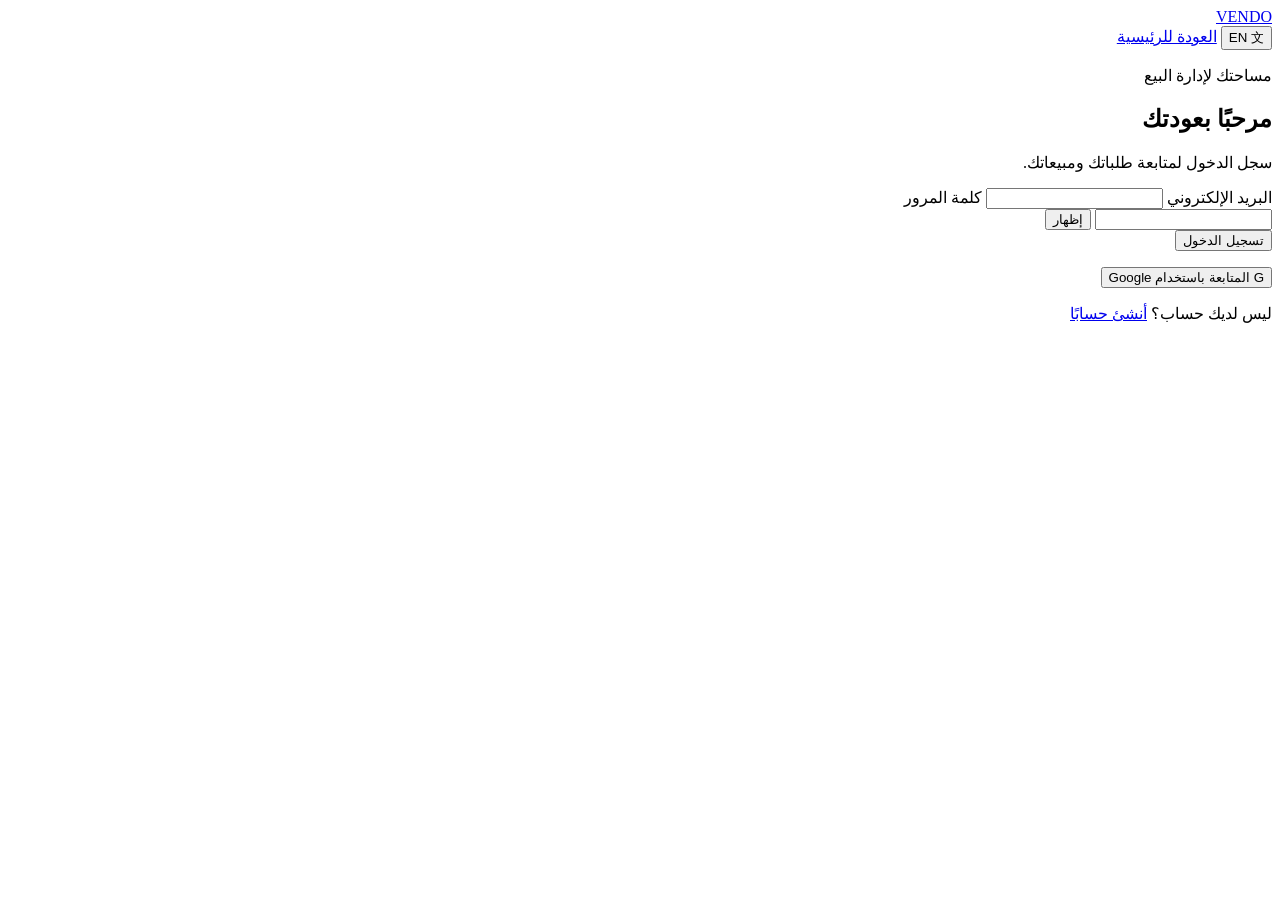
==== login.html @ ba3e0510 "Add files via upload" ====
<!doctype html>
<html lang="ar" dir="rtl">
  <head>
    <meta charset="UTF-8" />
    <meta name="viewport" content="width=device-width, initial-scale=1.0" />
    <meta name="theme-color" content="#071a31" />
    <meta name="description" content="سجّل الدخول إلى حساب Vendo الخاص بك." />
    <title>Vendo — البيع بذكاء</title>
    <link rel="stylesheet" href="css/styles.css" />
    <script src="js/app.js" defer></script>
  </head>
  <body class="vendo-page login-page">
    <header class="topbar">
      <a class="brand" href="index.html" aria-label="Vendo home"><span>VENDO</span><img class="brand-mark" src="assets/vendo-logo.svg" alt="" /></a>
      <div class="topbar-actions">
        <button class="language-toggle" type="button" data-language-toggle aria-label="Switch language">EN <span>文</span></button>
        <a class="top-login" href="index.html" data-i18n="back">العودة للرئيسية</a>
      </div>
    </header>
    <main class="login-main">
      <section class="login-card">
        <p class="intro-kicker" data-i18n="login-kicker">مساحتك لإدارة البيع</p>
        <h1 data-i18n="login-title">مرحبًا بعودتك</h1>
        <p class="login-description" data-i18n="login-description">سجل الدخول لمتابعة طلباتك ومبيعاتك.</p>

        <form class="login-form" data-login-form novalidate>
          <label for="login-email" data-i18n="email-label">البريد الإلكتروني</label>
          <input id="login-email" name="email" type="email" autocomplete="email" required />

          <label for="login-password" data-i18n="password-label">كلمة المرور</label>
          <div class="password-field">
            <input id="login-password" name="password" type="password" autocomplete="current-password" required />
            <button class="show-password" type="button" data-password-toggle data-password-target="login-password" aria-label="Show password">إظهار</button>
          </div>

          <button class="primary-button login-submit" type="submit" data-i18n="login">تسجيل الدخول</button>
          <p class="form-message" data-auth-message aria-live="polite"></p>
        </form>

        <button class="google-auth-button" type="button" data-google-auth>
          <span class="google-auth-mark" aria-hidden="true">G</span>
          <span data-i18n="google-continue">المتابعة باستخدام Google</span>
        </button>

        <p class="signup-prompt">
          <span data-i18n="no-account">ليس لديك حساب؟</span>
          <a href="signup.html" data-i18n="create-account">أنشئ حسابًا</a>
        </p>
      </section>
    </main>
  </body>
</html>
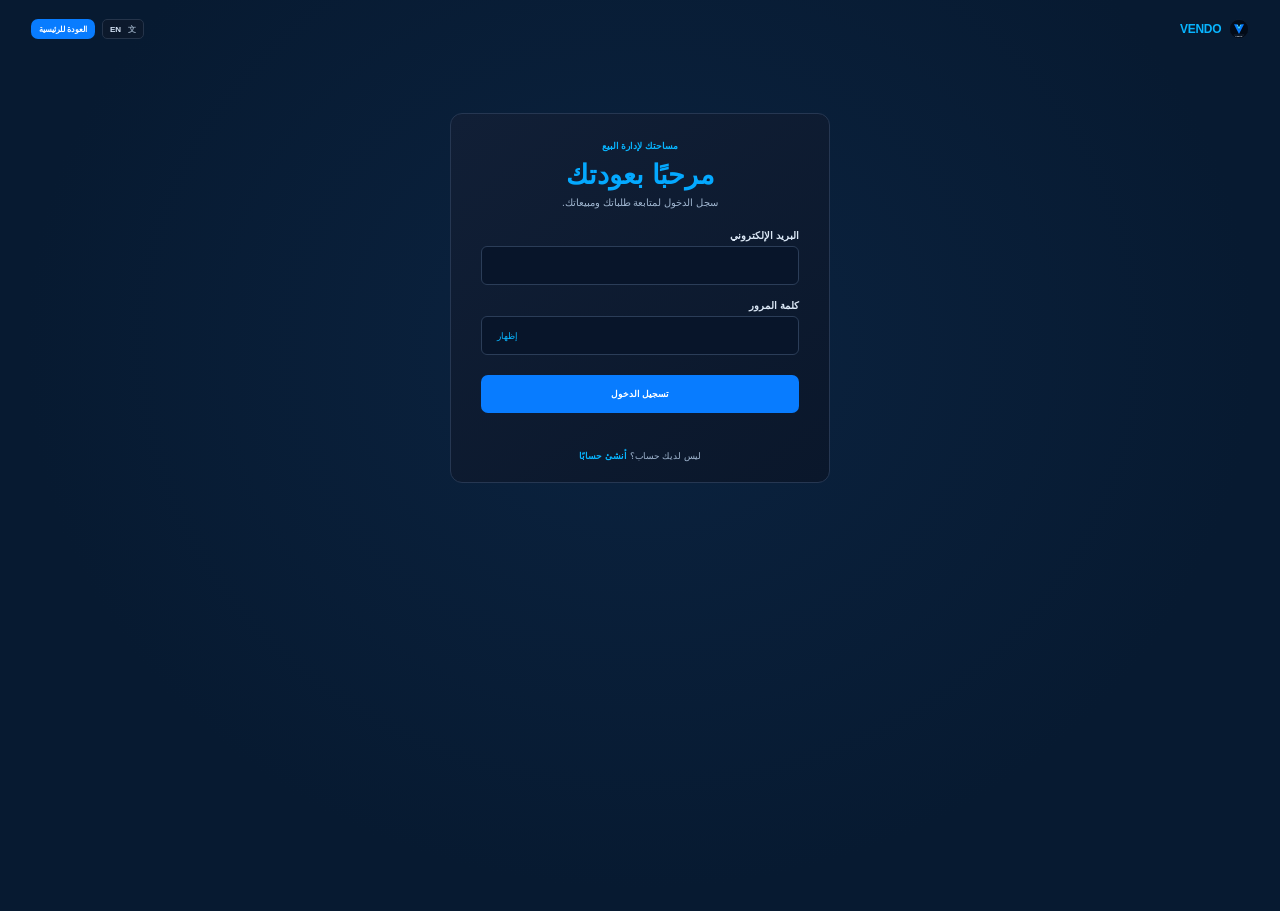
==== commit c6de475c: "Remove Google sign-in from login page" ====
--- a/login.html
+++ b/login.html
@@ -37,11 +37,6 @@
           <p class="form-message" data-auth-message aria-live="polite"></p>
         </form>
 
-        <button class="google-auth-button" type="button" data-google-auth>
-          <span class="google-auth-mark" aria-hidden="true">G</span>
-          <span data-i18n="google-continue">المتابعة باستخدام Google</span>
-        </button>
-
         <p class="signup-prompt">
           <span data-i18n="no-account">ليس لديك حساب؟</span>
           <a href="signup.html" data-i18n="create-account">أنشئ حسابًا</a>
--- a/css/styles.css
+++ b/css/styles.css
@@ -0,0 +1,336 @@
+:root {
+  color-scheme: dark;
+  --background: #071a31;
+  --surface: #0d1b32;
+  --surface-hover: #11243e;
+  --cyan: #04a9ff;
+  --cyan-bright: #08b5ff;
+  --text: #f5f8ff;
+  --muted: #a0b6d0;
+  --border: #263752;
+  --arabic: "Cairo", "Tahoma", "Arial", sans-serif;
+  --latin: "Inter", "Arial", sans-serif;
+}
+
+* { box-sizing: border-box; }
+html { min-height: 100%; scroll-behavior: smooth; }
+body { margin: 0; background: radial-gradient(ellipse at 50% 38%, #0b2340 0%, var(--background) 68%); color: var(--text); font-family: var(--arabic); -webkit-font-smoothing: antialiased; }
+a { color: inherit; text-decoration: none; }
+button, input { font: inherit; }
+html { scrollbar-width: thin; scrollbar-color: #1679c9 #0a1527; }
+*::-webkit-scrollbar { width: 10px; height: 10px; }
+*::-webkit-scrollbar-track { background: #0a1527; }
+*::-webkit-scrollbar-thumb { min-height: 36px; border: 2px solid #0a1527; border-radius: 10px; background: #1679c9; }
+*::-webkit-scrollbar-thumb:hover { background: #20a4f2; }
+*::-webkit-scrollbar-corner { background: #0a1527; }
+.vendo-page { min-height: 0; }
+.topbar { height: 47px; display: flex; align-items: center; justify-content: space-between; padding: 0 2.4%; }
+.brand { display: inline-flex; align-items: center; gap: 8px; direction: ltr; color: var(--cyan-bright); font: 800 12px var(--latin); letter-spacing: -.3px; }
+.brand-mark { width: 20px; height: 20px; display: block; flex: 0 0 auto; border: 0; border-radius: 50%; object-fit: cover; }
+.topbar-actions { display: flex; align-items: center; gap: 7px; }
+.language-toggle { height: 20px; padding: 0 7px; border: 1px solid #25344a; border-radius: 5px; background: #0c192c; color: #d5e4f6; font: 600 8px var(--latin); cursor: pointer; }
+.language-toggle span { margin-left: 5px; color: #92a5ba; }
+.top-login, .primary-button { display: inline-flex; align-items: center; justify-content: center; border: 0; border-radius: 7px; color: white; background: #087cff; font-weight: 700; }
+.top-login { min-height: 20px; padding: 0 8px; font-size: 8px; }
+.top-login:hover, .primary-button:hover { background: #1688ff; }
+.landing-main { max-width: 1100px; margin: 0 auto; padding: 13px 2px 0; }
+.intro { text-align: center; max-width: 690px; margin: 0 auto; }
+.intro-kicker { margin: 0 0 6px; color: var(--cyan-bright); font-size: 9px; font-weight: 600; }
+.intro h1 { margin: 0 auto 9px; color: var(--cyan); font-size: clamp(26px, 5vw, 39px); line-height: 1.34; font-weight: 800; letter-spacing: -.5px; }
+.intro-description { max-width: 460px; margin: 0 auto; color: var(--muted); font-size: 9px; line-height: 1.95; font-weight: 400; }
+.primary-button { min-width: 54px; min-height: 21px; padding: 0 18px; margin-top: 15px; font-size: 9px; cursor: pointer; transition: background .18s, transform .18s; }
+.primary-button:hover { transform: translateY(-1px); }
+.social-links { display: flex; direction: ltr; justify-content: center; flex-wrap: wrap; gap: 7px; margin: 22px auto 0; }
+.social-links a, .social-links .social-link-chip { min-width: 49px; min-height: 20px; display: inline-flex; align-items: center; justify-content: center; gap: 5px; padding: 0 9px; border: 1px solid #263852; border-radius: 15px; color: #a9bbd2; font: 500 7px var(--latin); transition: border-color .2s, color .2s, background .2s; }
+.social-links a:hover { border-color: var(--cyan); color: white; background: #0c2542; }
+.social-links .social-link-chip { cursor: default; }
+.social-icon { color: var(--cyan-bright); font: 700 10px var(--latin); }
+.instagram-icon { font-size: 13px; line-height: 1; }
+.whatsapp-icon { font-size: 9px; }
+.features { display: grid; grid-template-columns: repeat(4, minmax(0, 1fr)); gap: 8px; direction: rtl; margin: 32px auto 0; }
+.feature-card { min-height: 104px; position: relative; padding: 38px 11px 10px; border: 1px solid var(--border); border-radius: 10px; background: linear-gradient(145deg, #111e34, #0a172b); text-align: right; transition: transform .12s ease-out, border-color .12s ease-out; }
+.feature-card:hover { transform: translateY(-2px); border-color: #1674ae; }
+.feature-icon { position: absolute; top: 12px; right: 12px; width: 20px; height: 20px; display: grid; place-items: center; border-radius: 50%; background: var(--cyan); color: white; }
+.feature-icon svg { width: 12px; height: 12px; fill: none; stroke: currentColor; stroke-width: 1.7; stroke-linecap: round; stroke-linejoin: round; }
+.feature-card h2 { margin: 0 0 5px; color: #f2f6ff; font-size: 9px; line-height: 1.6; font-weight: 700; }
+.feature-card p { margin: 0; color: #9db2cc; font-size: 7px; line-height: 1.9; }
+.page-footer { max-width: 1100px; margin: 0 auto; padding: 0 2px 12px; display: flex; justify-content: space-between; color: #637a97; font: 8px var(--latin); }
+.page-footer [data-i18n] { font-family: var(--arabic); }
+
+/* Sign-in */
+.login-main { min-height: calc(100vh - 47px); display: grid; place-items: start center; padding: 55px 20px 70px; }
+.login-page { min-height: 100vh; }
+.login-card { width: min(100%, 380px); padding: 27px 30px 21px; border: 1px solid var(--border); border-radius: 12px; background: linear-gradient(145deg, #111f36, #0a172b); }
+.login-card > .intro-kicker { text-align: center; margin-bottom: 8px; }
+.login-card > h1 { margin: 0; color: var(--cyan); text-align: center; font-size: 27px; font-weight: 800; }
+.login-description { margin: 6px 0 22px; color: var(--muted); text-align: center; font-size: 10px; }
+.login-form { display: flex; flex-direction: column; }
+.login-form label { margin: 0 0 5px; color: #dbe7f5; font-size: 10px; font-weight: 600; }
+.login-form input { width: 100%; height: 39px; padding: 0 11px; outline: none; border: 1px solid #2b3d58; border-radius: 6px; background: #08152a; color: var(--text); font-family: var(--latin); font-size: 11px; text-align: left; }
+.login-form input:focus { border-color: var(--cyan); box-shadow: 0 0 0 2px #04a9ff20; }
+.login-form input::placeholder { color: #657993; }
+.login-form > label:not(:first-child) { margin-top: 15px; }
+.password-field { position: relative; }
+.password-field input { padding-left: 53px; }
+.show-password { position: absolute; top: 0; bottom: 0; left: 10px; border: 0; background: transparent; color: var(--cyan-bright); font-size: 9px; cursor: pointer; }
+.login-submit { width: 100%; min-height: 38px; margin-top: 20px; font-family: var(--arabic); }
+.form-message { min-height: 16px; margin: 9px 0 0; color: #ffc278; text-align: center; font-size: 9px; }
+.signup-prompt { margin: 13px 0 0; color: var(--muted); text-align: center; font-size: 9px; }
+.signup-prompt a { color: var(--cyan-bright); font-weight: 700; }
+.signup-prompt a:hover { text-decoration: underline; }
+.signup-main { padding-top: 28px; padding-bottom: 38px; }
+.signup-card { width: min(100%, 450px); }
+.signup-card > h1 { font-size: 25px; }
+.signup-description { margin-bottom: 17px; }
+.signup-name-row { display: grid; grid-template-columns: repeat(2, minmax(0, 1fr)); gap: 12px; }
+.signup-field { min-width: 0; display: flex; flex-direction: column; }
+.signup-form > label { margin-top: 11px !important; }
+.signup-form .signup-name-row + label { margin-top: 11px; }
+.signup-form input { height: 36px; }
+.signup-form .password-field input { padding-left: 54px; }
+.password-match { min-height: 15px; margin: 5px 0 -7px; color: #ff8b8b; font-size: 9px; }
+.password-match.is-match { color: #70d6a0; }
+.signup-form .login-submit { margin-top: 15px; }
+.google-auth-button { width: 100%; min-height: 38px; display: flex; align-items: center; justify-content: center; gap: 10px; margin-top: 9px; border: 1px solid #34435b; border-radius: 7px; background: #f7f8fa; color: #202124; font-size: 10px; font-weight: 700; cursor: pointer; }
+.google-auth-button:hover { background: #e9edf2; }
+.google-auth-button:disabled { opacity: .65; cursor: wait; }
+.google-auth-mark { color: #4285f4; font: 800 17px var(--latin); }
+
+/* Store dashboard */
+.dashboard-page { min-height: 100vh; background: #070f1e; }
+.dashboard-layout { min-height: 100vh; display: flex; direction: rtl; }
+.dashboard-sidebar { position: sticky; top: 0; width: 268px; height: 100vh; flex: 0 0 268px; min-height: 100vh; display: flex; flex-direction: column; padding: 22px 7px 9px; border-left: 1px solid #1d2a40; background: #0b1527; }
+.dashboard-brand { display: flex; align-items: center; gap: 12px; min-height: 52px; padding: 0 5px; direction: ltr; }
+.dashboard-brand .brand-mark { width: 48px; height: 48px; font-size: 21px; font-weight: 800; }
+.dashboard-brand > span:last-child { display: flex; flex-direction: column; gap: 3px; }
+.dashboard-brand strong { color: var(--cyan-bright); font: 800 19px var(--latin); }
+.dashboard-brand small { color: #879ab2; font: 9px var(--arabic); direction: rtl; text-align: right; }
+.dashboard-nav { min-height: 0; flex: 1; display: flex; flex-direction: column; gap: 2px; overflow-y: auto; margin-top: 30px; }
+.dashboard-nav { scrollbar-width: thin; scrollbar-color: #30425e transparent; }
+.dashboard-nav::-webkit-scrollbar { width: 5px; }
+.dashboard-nav::-webkit-scrollbar-track { background: transparent; }
+.dashboard-nav::-webkit-scrollbar-thumb { border: 0; background: #30425e; }
+.dashboard-nav::-webkit-scrollbar-thumb:hover { background: #466486; }
+.dashboard-nav-link, .dashboard-logout { min-height: 48px; flex: 0 0 48px; padding: 0 12px; display: flex; align-items: center; gap: 11px; border: 1px solid transparent; border-radius: 12px; color: #98abc3; font-size: 14px; font-weight: 500; transition: background .18s, color .18s, border-color .18s; }
+.dashboard-nav-link:hover, .dashboard-logout:hover { color: #f1f6ff; background: #142139; }
+.dashboard-nav-link.active { color: #eff6ff; background: #1a2941; border-color: #123e72; }
+.nav-icon { width: 20px; flex: 0 0 20px; color: #96a4b7; text-align: center; font: 700 19px/1 var(--latin); }
+.nav-icon svg { display: block; width: 19px; height: 19px; fill: none; stroke: currentColor; stroke-width: 1.8; stroke-linecap: round; stroke-linejoin: round; }
+.dashboard-nav-link.active .nav-icon { color: #d8e6f6; }
+.dashboard-logout { margin-top: 8px; color: #e2eaf5; }
+.dashboard-main { flex: 1; min-width: 0; }
+.dashboard-header { height: 73px; padding: 0 42px; display: flex; align-items: center; justify-content: space-between; border-bottom: 1px solid #1d2a40; }
+.dashboard-header h1 { margin: 0; color: #f3f6fc; font-size: 21px; font-weight: 700; }
+.dashboard-menu-toggle { width: 38px; height: 38px; flex: 0 0 38px; display: grid; place-items: center; padding: 8px; border: 1px solid #24344d; border-radius: 9px; background: #111d31; color: #e7f1fd; cursor: pointer; }
+.dashboard-menu-toggle svg { width: 20px; height: 20px; fill: none; stroke: currentColor; stroke-width: 1.8; stroke-linecap: round; }
+.dashboard-backdrop { display: none; }
+.dashboard-sidebar { overflow: hidden; transition: width .14s ease-out, flex-basis .14s ease-out, padding .14s ease-out; }
+.dashboard-sidebar.is-collapsed { width: 0; flex-basis: 0; padding-left: 0; padding-right: 0; border-left: 0; }
+.dashboard-language { height: 38px; padding: 0 15px; border-radius: 20px; font-size: 12px; }
+.dashboard-language span { font-size: 15px; }
+.dashboard-empty { min-height: 234px; margin: 35px 42px; padding: 34px; display: grid; place-items: center; border: 1px solid #202e44; border-radius: 20px; background: linear-gradient(145deg, #101c31, #0b1629); text-align: center; }
+.dashboard-empty h2 { margin: 0 0 14px; color: #f5f7fb; font-size: 21px; font-weight: 700; }
+.dashboard-empty p { max-width: 510px; margin: 0 auto; color: #91a6c0; font-size: 14px; line-height: 1.8; }
+.dashboard-empty-link { display: inline-flex; margin-top: 19px; padding: 9px 15px; border-radius: 8px; color: white; background: #087cff; font-size: 12px; font-weight: 700; }
+.dashboard-content { padding: 27px 42px 40px; }
+.overview-content { display: flex; flex-direction: column; gap: 20px; }
+.overview-stats { display: grid; grid-template-columns: repeat(3, minmax(0, 1fr)); gap: 15px; }
+.overview-stat { min-width: 0; min-height: 95px; padding: 17px 19px; display: flex; flex-direction: column; justify-content: space-between; gap: 12px; border: 1px solid #202e44; border-radius: 15px; background: linear-gradient(145deg, #111e33, #0b1629); color: #91a6c0; font-size: 12px; }
+.overview-stat strong { overflow-wrap: anywhere; color: #f5f7fb; font: 700 23px var(--latin); }
+.overview-charts { display: grid; grid-template-columns: repeat(2, minmax(0, 1fr)); gap: 16px; }
+.overview-chart-panel { min-width: 0; min-height: 275px; overflow: hidden; border: 1px solid #202e44; border-radius: 16px; background: #0b1629; }
+.overview-chart-heading { padding: 18px 20px 14px; border-bottom: 1px solid #202e44; }
+.overview-chart-heading h2 { margin: 0 0 5px; color: #f2f6ff; font-size: 15px; }
+.overview-chart-heading p { margin: 0; color: #8298b2; font-size: 11px; }
+.overview-chart { min-height: 225px; padding: 15px 19px; display: flex; align-items: stretch; justify-content: flex-start; gap: 12px; overflow-x: auto; }
+.overview-chart-row { width: 100%; height: 190px; min-width: 58px; flex: 1 0 58px; display: flex; flex-direction: column; align-items: center; gap: 8px; }
+.overview-chart-label { width: 100%; overflow: hidden; color: #c7d5e7; font-size: 10px; text-align: center; text-overflow: ellipsis; white-space: nowrap; }
+.overview-chart-track { width: 25px; min-height: 0; flex: 1; display: flex; align-items: flex-end; overflow: hidden; border-radius: 9px; background: #172740; }
+.overview-chart-bar { width: 100%; height: 0; display: block; min-height: 0; border-radius: inherit; background: linear-gradient(0deg, #087cff, #04b4ff); transition: height .2s ease-out; }
+.overview-chart-bar.is-negative { background: linear-gradient(0deg, #d94b65, #ff8294); }
+.overview-chart-metrics { width: 100%; min-height: 15px; display: flex; align-items: center; justify-content: center; gap: 5px; }
+.overview-chart-value { color: #edf5ff; font: 600 10px var(--latin); text-align: end; }
+.overview-chart-share { display: inline-flex; align-items: center; justify-content: flex-end; gap: 2px; color: #53d9a0; font: 700 9px var(--latin); white-space: nowrap; }
+.overview-chart-arrow { font: 800 12px/1 var(--latin); }
+.overview-chart-empty { margin: 0; color: #8298b2; font-size: 12px; text-align: center; }
+.connections-description { margin: 0 0 31px; color: #8ea6c2; font-size: 15px; line-height: 1.8; }
+.connection-grid { display: grid; grid-template-columns: repeat(4, minmax(0, 1fr)); gap: 18px; }
+.connection-card { min-height: 305px; padding: 21px 22px 19px; display: flex; flex-direction: column; align-items: flex-start; border: 1px solid #202e44; border-radius: 20px; background: linear-gradient(145deg, #111e33, #0b1629); }
+.connection-icon { height: 38px; margin-bottom: 17px; font: 700 34px/1 var(--latin); }
+.instagram-color { color: #0785ff; }
+.facebook-color { color: #0785ff; }
+.tiktok-color { color: #0785ff; }
+.website-color { color: #0785ff; }
+.connection-card h2 { margin: 0 0 4px; font-size: 18px; font-weight: 700; }
+.connection-type { margin: 0; color: #8ea6c2; font-size: 13px; }
+.connection-requirement { min-height: 48px; margin: 18px 0 17px; color: #839bb7; font-size: 12px; line-height: 1.8; }
+.connect-button { width: 100%; min-height: 43px; margin-top: auto; display: inline-flex; align-items: center; justify-content: center; gap: 8px; border: 0; border-radius: 14px; color: white; background: #087cff; font-size: 13px; font-weight: 700; white-space: nowrap; cursor: pointer; }
+.connect-button:hover { background: #1688ff; }
+.website-form { width: 100%; display: flex; align-items: center; gap: 9px; margin-top: auto; }
+.website-form input { width: 0; min-width: 0; flex: 1; height: 43px; padding: 0 13px; border: 1px solid #20314b; border-radius: 14px; outline: 0; background: #0a1527; color: #ecf4ff; font: 13px var(--latin); direction: ltr; }
+.website-form input:focus { border-color: #087cff; }
+.website-form input::placeholder { color: #8498b1; }
+.website-save { width: auto; min-width: 64px; margin: 0; padding: 0 15px; }
+.connection-message { min-height: 19px; margin: 11px 2px 0; color: #ffc278; font-size: 12px; }
+.manychat-note { min-height: 145px; margin-top: 9px; padding: 27px; border: 1px solid #202e44; border-radius: 20px; background: linear-gradient(145deg, #111e33, #0b1629); }
+.manychat-note h2 { margin: 0 0 12px; font-size: 17px; }
+.manychat-note p { margin: 0; color: #8ea6c2; font-size: 13px; line-height: 1.9; }
+.visually-hidden { position: absolute; width: 1px; height: 1px; overflow: hidden; clip: rect(0, 0, 0, 0); white-space: nowrap; clip-path: inset(50%); }
+.inventory-content { padding-top: 26px; }
+.inventory-stats { display: grid; grid-template-columns: repeat(3, minmax(0, 1fr)); gap: 15px; margin-bottom: 20px; }
+.inventory-stat { min-height: 91px; padding: 15px 18px; display: flex; flex-direction: column; justify-content: space-between; border: 1px solid #202e44; border-radius: 14px; background: linear-gradient(145deg, #111e33, #0b1629); color: #91a6c0; font-size: 12px; }
+.inventory-stat strong { color: #f5f7fb; font: 700 23px var(--latin); }
+.inventory-panel { overflow: hidden; border: 1px solid #202e44; border-radius: 16px; background: #0b1629; }
+.inventory-panel-heading { padding: 20px 22px 17px; display: flex; align-items: center; justify-content: space-between; gap: 15px; border-bottom: 1px solid #202e44; }
+.inventory-panel-heading h2 { margin: 0 0 4px; font-size: 17px; }
+.inventory-panel-heading p { margin: 0; color: #8298b2; font-size: 11px; }
+.inventory-add-button, .inventory-empty-button { min-height: 38px; padding: 0 14px; display: inline-flex; align-items: center; justify-content: center; gap: 7px; border: 0; border-radius: 9px; color: white; background: #087cff; font-size: 11px; font-weight: 700; white-space: nowrap; cursor: pointer; }
+.inventory-add-button:hover, .inventory-empty-button:hover { background: #1688ff; }
+.inventory-add-button > span:first-child { font: 20px/1 Arial, sans-serif; }
+.inventory-toolbar { padding: 15px 22px; display: flex; gap: 10px; }
+.inventory-search { flex: 1; }
+.inventory-search input, .inventory-filter select { width: 100%; height: 38px; padding: 0 12px; border: 1px solid #253650; border-radius: 8px; outline: 0; background: #081425; color: #e8f0fc; font: 11px var(--arabic); }
+.inventory-form input, .inventory-form select, .account-status-select { width: 100%; height: 38px; padding: 0 10px; border: 1px solid #253650; border-radius: 8px; outline: 0; background: #081425; color: #e8f0fc; font: 11px var(--arabic); }
+.inventory-form input:focus, .inventory-form select:focus, .account-status-select:focus { border-color: #087cff; }
+.account-status-select { min-width: 130px; }
+.inventory-search input { direction: rtl; }
+.inventory-search input:focus, .inventory-filter select:focus { border-color: #087cff; }
+.inventory-search input::placeholder { color: #7086a1; }
+.inventory-filter { width: 160px; }
+.inventory-filter select { cursor: pointer; }
+.inventory-message { min-height: 0; margin: 0; padding: 0 22px; color: #ffbe74; font-size: 11px; }
+.inventory-message:not(:empty) { padding-bottom: 12px; }
+.inventory-table-wrap { overflow-x: auto; }
+.inventory-table { width: 100%; border-collapse: collapse; text-align: right; }
+.inventory-table th { padding: 12px 15px; border-top: 1px solid #202e44; border-bottom: 1px solid #202e44; background: #0e1a2e; color: #8298b2; font-size: 10px; font-weight: 600; white-space: nowrap; }
+.inventory-table td { padding: 12px 15px; border-bottom: 1px solid #1a283d; color: #dce6f3; font-size: 11px; white-space: nowrap; }
+.inventory-table tbody tr:last-child td { border-bottom: 0; }
+.inventory-product-name { color: #f5f7fb; font-weight: 700; }
+.inventory-product-sku { color: #8298b2 !important; direction: ltr; text-align: right; font-family: var(--latin); }
+.inventory-status { display: inline-flex; padding: 4px 8px; border-radius: 20px; color: #72d7a2; background: #123326; font-size: 9px; }
+.inventory-status.is-low { color: #ffcf72; background: #392d13; }
+.inventory-status.is-out { color: #ff9292; background: #3a1c25; }
+.inventory-actions { display: flex; gap: 6px; }
+.inventory-action { padding: 5px 8px; border: 1px solid #2a3b56; border-radius: 6px; background: transparent; color: #9fb4ce; font-size: 9px; cursor: pointer; }
+.inventory-action:hover { border-color: #087cff; color: white; }
+.inventory-action.delete:hover { border-color: #a94155; color: #ff9292; }
+.inventory-empty { padding: 35px 15px; text-align: center; }
+.inventory-empty[hidden], .inventory-modal[hidden] { display: none; }
+.inventory-empty h3 { margin: 0 0 6px; font-size: 14px; }
+.inventory-empty p { margin: 0; color: #8298b2; font-size: 11px; }
+.inventory-empty-button { margin-top: 14px; }
+.inventory-modal { position: fixed; z-index: 60; inset: 0; padding: 18px; display: grid; place-items: center; background: #020917c9; }
+.inventory-dialog { width: min(100%, 440px); max-height: min(90vh, 650px); overflow-y: auto; padding: 22px; border: 1px solid #263752; border-radius: 15px; background: #0d192c; box-shadow: 0 18px 55px #0008; }
+.inventory-dialog-heading { display: flex; align-items: center; justify-content: space-between; margin-bottom: 18px; }
+.inventory-dialog-heading h2 { margin: 0; color: #f5f7fb; font-size: 17px; }
+.inventory-close { width: 30px; height: 30px; border: 1px solid #2a3b56; border-radius: 8px; background: transparent; color: #dce6f3; font: 22px/1 Arial, sans-serif; cursor: pointer; }
+.inventory-form { display: flex; flex-direction: column; }
+.inventory-form > label, .inventory-number-row label { margin: 0 0 6px; color: #dbe7f5; font-size: 10px; font-weight: 600; }
+.inventory-form > input, .inventory-number-row input { width: 100%; height: 38px; margin-bottom: 13px; padding: 0 11px; border: 1px solid #2b3d58; border-radius: 7px; outline: 0; background: #081425; color: #f5f8ff; font-size: 11px; }
+.inventory-form input:focus { border-color: #087cff; }
+.inventory-number-row { display: grid; grid-template-columns: 1fr 1fr; gap: 12px; }
+.inventory-number-row > div { min-width: 0; display: flex; flex-direction: column; }
+.inventory-number-row input { direction: ltr; }
+.inventory-form-actions { display: flex; justify-content: flex-start; gap: 9px; margin-top: 5px; }
+.inventory-form-actions .inventory-add-button { font-family: var(--arabic); }
+.inventory-cancel { min-height: 38px; padding: 0 15px; border: 1px solid #2a3b56; border-radius: 9px; background: transparent; color: #c4d1e2; font-size: 11px; cursor: pointer; }
+.inventory-cancel:hover { background: #15243b; }
+
+@media (min-width: 900px) {
+  .topbar { height: 58px; }
+  .landing-main { padding-top: 12px; }
+  .features { margin-top: 32px; }
+}
+@media (max-width: 600px) {
+  .topbar { height: 48px; padding: 0 13px; }
+  .landing-main { padding: 27px 13px 0; }
+  .intro { max-width: 440px; }
+  .intro-kicker { font-size: 10px; margin-bottom: 8px; }
+  .intro h1 { font-size: clamp(25px, 7.4vw, 34px); line-height: 1.45; margin-bottom: 11px; }
+  .desktop-break { display: none; }
+  .intro-description { max-width: 420px; font-size: 10px; line-height: 2; }
+  .primary-button { min-height: 34px; min-width: 86px; margin-top: 17px; font-size: 10px; }
+  .social-links { gap: 6px; margin-top: 20px; }
+  .social-links a, .social-links .social-link-chip { min-height: 25px; padding: 0 8px; font-size: 8px; }
+  .features { grid-template-columns: repeat(2, minmax(0, 1fr)); gap: 9px; margin-top: 28px; }
+  .feature-card { min-height: 120px; padding: 43px 12px 12px; }
+  .feature-icon { top: 12px; right: 12px; width: 23px; height: 23px; }
+  .feature-icon svg { width: 14px; height: 14px; }
+  .feature-card h2 { font-size: 10px; }
+  .feature-card p { font-size: 8px; line-height: 1.85; }
+  .page-footer { padding: 0 13px 12px; font-size: 7px; }
+  .login-main { min-height: calc(100vh - 48px); padding: 38px 17px; }
+  .login-card { padding: 26px 21px 20px; }
+  .signup-main { padding-top: 24px; padding-bottom: 30px; }
+  .signup-card { padding: 21px 21px 17px; }
+}
+@media (max-width: 900px) {
+  .dashboard-layout { flex-direction: column; }
+  .dashboard-sidebar { position: fixed; z-index: 41; top: 0; right: 0; bottom: 0; width: min(84vw, 320px); flex-basis: auto; height: 100vh; height: 100dvh; min-height: 0; padding: 18px 7px 9px; border-left: 1px solid #1d2a40; transform: translateX(105%); visibility: hidden; transition: transform .14s ease-out, visibility 0s linear .14s; }
+  .dashboard-sidebar.is-collapsed { width: min(84vw, 320px); padding-left: 7px; padding-right: 7px; border-left: 1px solid #1d2a40; }
+  .dashboard-sidebar.is-open { transform: translateX(0); visibility: visible; transition-delay: 0s; }
+  .dashboard-brand { min-height: 48px; }
+  .dashboard-brand .brand-mark { width: 40px; height: 40px; font-size: 18px; }
+  .dashboard-brand strong { font-size: 17px; }
+  .dashboard-nav { flex: 1; flex-direction: column; overflow-x: hidden; overflow-y: auto; gap: 2px; margin-top: 22px; padding-bottom: 8px; }
+  .dashboard-nav-link { min-height: 48px; flex: 0 0 48px; padding: 0 12px; gap: 11px; border-radius: 10px; font-size: 13px; }
+  .dashboard-nav-link .nav-icon { width: 18px; flex-basis: 18px; font-size: 17px; }
+  .dashboard-nav-link .nav-icon svg, .dashboard-logout .nav-icon svg { width: 18px; height: 18px; }
+  .dashboard-logout { min-height: 48px; margin-top: auto; padding: 0 12px; font-size: 12px; }
+  .dashboard-backdrop { position: fixed; z-index: 40; inset: 0; display: block; padding: 0; border: 0; background: #020917b8; opacity: 0; visibility: hidden; pointer-events: none; transition: opacity .14s ease-out, visibility 0s linear .14s; }
+  .dashboard-menu-active .dashboard-backdrop { opacity: 1; visibility: visible; pointer-events: auto; transition-delay: 0s; }
+  .dashboard-header { height: 59px; padding: 0 21px; }
+  .dashboard-header h1 { font-size: 17px; }
+  .dashboard-content { padding: 22px 21px 28px; }
+  .dashboard-empty { min-height: 215px; margin: 22px 21px; padding: 25px; }
+  .dashboard-content.overview-content { padding: 18px 21px 25px; gap: 13px; }
+  .overview-stats { gap: 8px; }
+  .overview-stat { min-height: 78px; padding: 11px 10px; gap: 8px; font-size: 9px; }
+  .overview-stat strong { font-size: 17px; }
+  .overview-charts { grid-template-columns: 1fr; gap: 12px; }
+  .overview-chart-panel { min-height: 240px; }
+  .overview-chart-heading { padding: 15px 14px 11px; }
+  .overview-chart-heading h2 { font-size: 13px; }
+  .overview-chart { min-height: 205px; padding: 12px; gap: 9px; }
+  .overview-chart-row { height: 175px; min-width: 54px; flex-basis: 54px; gap: 7px; }
+  .overview-chart-label, .overview-chart-value { font-size: 9px; }
+  .overview-chart-track { width: 22px; }
+  .connection-grid { grid-template-columns: repeat(2, minmax(0, 1fr)); gap: 12px; }
+  .connection-card { min-height: 285px; padding: 17px; border-radius: 16px; }
+  .connections-description { font-size: 13px; margin-bottom: 20px; }
+}
+@media (max-width: 520px) {
+  .dashboard-sidebar { padding-left: 7px; padding-right: 7px; }
+  .dashboard-nav-link { padding: 0 12px; font-size: 12px; }
+  .dashboard-header { padding: 0 15px; }
+  .dashboard-content { padding: 18px 14px 24px; }
+  .dashboard-empty { margin: 15px 14px; min-height: 205px; padding: 20px 16px; }
+  .dashboard-empty h2 { font-size: 18px; }
+  .dashboard-empty p { font-size: 12px; }
+  .connection-grid { grid-template-columns: 1fr; }
+  .connection-card { min-height: 252px; }
+  .manychat-note { padding: 20px; }
+  .manychat-note h2 { font-size: 15px; }
+  .inventory-content { padding: 17px 12px 22px; }
+  .inventory-stats { gap: 7px; margin-bottom: 12px; }
+  .inventory-stat { min-height: 76px; padding: 10px 9px; font-size: 9px; }
+  .inventory-stat strong { font-size: 19px; }
+  .inventory-panel-heading { padding: 15px 13px; align-items: flex-start; }
+  .inventory-panel-heading h2 { font-size: 15px; }
+  .inventory-panel-heading p { max-width: 220px; font-size: 9px; line-height: 1.7; }
+  .inventory-panel-heading .inventory-add-button { min-height: 35px; padding: 0 9px; font-size: 9px; }
+  .inventory-toolbar { padding: 12px; }
+  .inventory-filter { width: 125px; }
+  .inventory-table { min-width: 620px; }
+}
+@media (min-width: 521px) and (max-width: 1150px) {
+  .connection-grid { grid-template-columns: repeat(2, minmax(0, 1fr)); }
+}
+@media (max-width: 360px) {
+  .social-links { gap: 4px; }
+  .social-links a, .social-links .social-link-chip { min-width: auto; padding: 0 6px; font-size: 7px; }
+  .feature-card { min-height: 129px; }
+}
+@media (prefers-reduced-motion: reduce) {
+  *, *::before, *::after { scroll-behavior: auto !important; transition-duration: .01ms !important; }
+}
